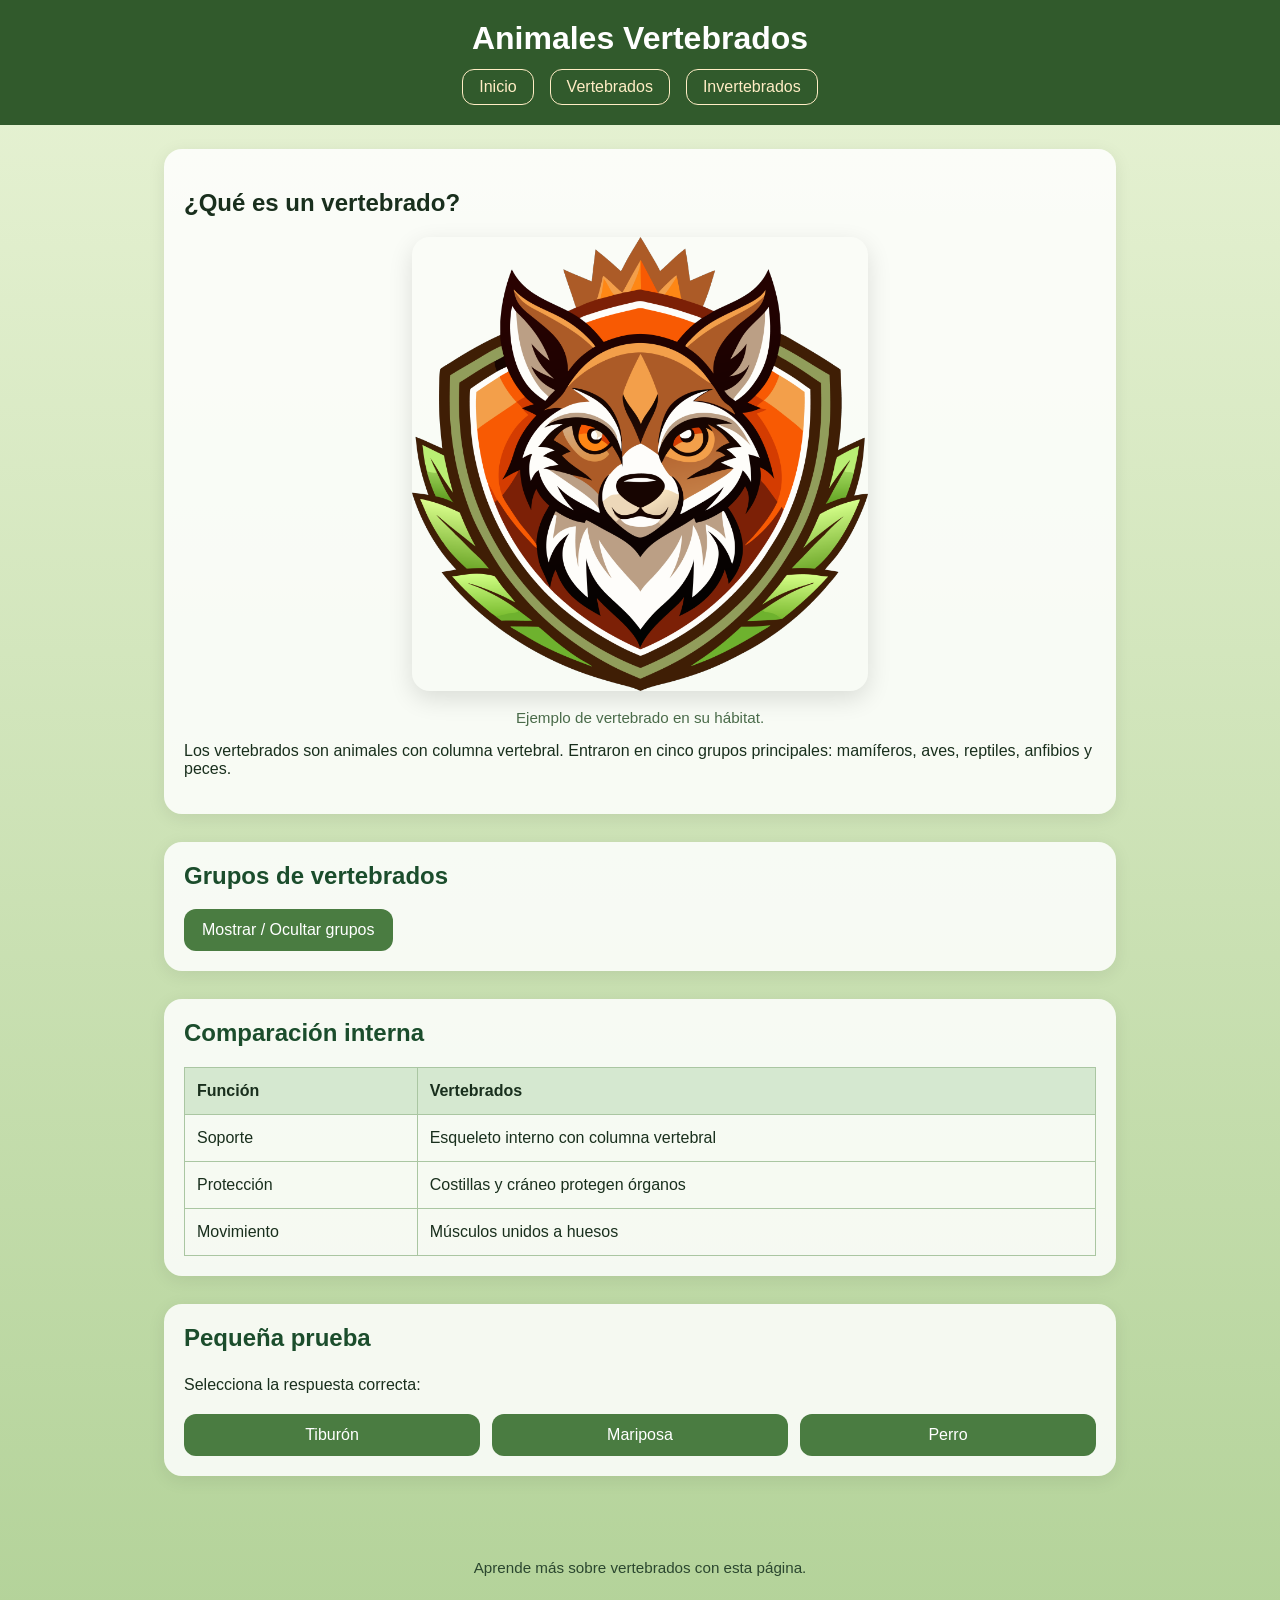
==== pagina2.html @ d8679588 "Add files via upload" ====
<!DOCTYPE html>
<html lang="es">
    <head>
        <meta charset="UTF-8">
        <meta name="viewport" content="width=device-width, initial-scale=1.0">
        <title>Animales Vertebrados</title>
        <link rel="stylesheet" href="style.css/practica.css">
        <link rel="icon"
            href="img/fearless-animal-logo-designs_11051791.png!sw800"
            type="image/png">
    </head>
    <body>
        <header>
            <h1>Animales Vertebrados</h1>
            <nav class="main-nav">
                <a href="practica.html">Inicio</a>
                <a href="pagina2.html">Vertebrados</a>
                <a href="pagina3.html">Invertebrados</a>
            </nav>
        </header>

        <main>
            <section>
                <h2>¿Qué es un vertebrado?</h2>
                <figure>
                    <img id="vertebrados" src="img/fearless-animal-logo-designs_11051791.png!sw800" alt="Ejemplo de vertebrado" class="page-image">
                    <figcaption>Ejemplo de vertebrado en su
                        hábitat.</figcaption>
                </figure>
                <p>Los vertebrados son animales con columna vertebral. Entraron
                    en cinco grupos principales: mamíferos, aves, reptiles,
                    anfibios y peces.</p>
            </section>

            <section class="details">
                <h2>Grupos de vertebrados</h2>
                <button onclick="toggleSection('vertebrate-groups')">Mostrar /
                    Ocultar grupos</button>
                <div id="vertebrate-groups" class="info-box hidden">
                    <ul>
                        <li><strong>Mamíferos:</strong> tienen pelo y, en la
                            mayoría de los casos, alimentan a sus crías con
                            leche.</li>
                        <li><strong>Aves:</strong> tienen plumas y la mayoría
                            puede volar.</li>
                        <li><strong>Reptiles:</strong> tienen escamas y son de
                            sangre fría.</li>
                        <li><strong>Anfibios:</strong> viven parte de su vida en
                            el agua y parte en la tierra.</li>
                        <li><strong>Peces:</strong> viven en el agua, respiran
                            con branquias y suelen tener aletas.</li>
                    </ul>
                </div>
            </section>

            <section class="comparison">
                <h2>Comparación interna</h2>
                <table>
                    <thead>
                        <tr><th>Función</th><th>Vertebrados</th></tr>
                    </thead>
                    <tbody>
                        <tr><td>Soporte</td><td>Esqueleto interno con columna
                                vertebral</td></tr>
                        <tr><td>Protección</td><td>Costillas y cráneo protegen
                                órganos</td></tr>
                        <tr><td>Movimiento</td><td>Músculos unidos a
                                huesos</td></tr>
                    </tbody>
                </table>
            </section>

            <section class="interactive">
                <h2>Pequeña prueba</h2>
                <p>Selecciona la respuesta correcta:</p>
                <div class="button-grid">
                    <button
                        onclick="showQuizResult('quiz-result', 'Correcto: el tiburón es un vertebrado.')">Tiburón</button>
                    <button
                        onclick="showQuizResult('quiz-result', 'Incorrecto: la mariposa es un invertebrado.')">Mariposa</button>
                    <button
                        onclick="showQuizResult('quiz-result', 'Correcto: el perro es un vertebrado.')">Perro</button>
                </div>
                <div id="quiz-result" class="quiz-result hidden"></div>
            </section>
        </main>

        <footer>
            <p>Aprende más sobre vertebrados con esta página.</p>
        </footer>

        <script src="script.js" defer></script>
    </body>
</html>
---- style.css/practica.css ----
* {
    box-sizing: border-box;
}

body {
    margin: 0;
    font-family: Arial, sans-serif;
    background: linear-gradient(180deg, #e8f3d5 0%, #b4d39a 100%);
    color: #192f1d;
}

header {
    padding: 20px 24px;
    background: #315a2c;
    color: white;
    text-align: center;
}

header h1 {
    margin: 0;
    font-size: 2rem;
}

.main-nav {
    margin-top: 12px;
    display: flex;
    justify-content: center;
    gap: 16px;
    flex-wrap: wrap;
}

.main-nav a {
    color: #ffedc5;
    text-decoration: none;
    padding: 8px 16px;
    border: 1px solid #ffedc5;
    border-radius: 12px;
    transition: background 0.2s ease;
}

.main-nav a:hover {
    background: rgba(255, 237, 197, 0.25);
}

main {
    padding: 24px;
    max-width: 1000px;
    margin: 0 auto;
}

section {
    margin-bottom: 28px;
    background: rgba(255, 255, 255, 0.85);
    border-radius: 18px;
    padding: 20px;
    box-shadow: 0 4px 18px rgba(0, 0, 0, 0.08);
}

.hero h2,
.details h2,
.comparison h2,
.interactive h2 {
    margin-top: 0;
    color: #1b4d2c;
}

.hero p,
.details p,
.interactive p,
.info-box p,
.fact-box p,
.quiz-result {
    line-height: 1.6;
}

button {
    cursor: pointer;
    border: 0;
    border-radius: 12px;
    padding: 12px 18px;
    background: #4a7c41;
    color: white;
    font-size: 1rem;
    transition: transform 0.15s ease, background 0.15s ease;
}

button:hover {
    transform: translateY(-1px);
    background: #63965b;
}

.page-image {
    width: 100%;
    max-width: 620px;
    display: block;
    margin: 18px auto;
    border-radius: 18px;
    box-shadow: 0 8px 24px rgba(0, 0, 0, 0.12);
}
#vertebrados {
   height: 50%;
    width: 50%;
        max-width: 620px;
        display: block;
        margin: 18px auto;
        border-radius: 18px;
        box-shadow: 0 8px 24px rgba(0, 0, 0, 0.12);
    }


figure {
    margin: 0;
    text-align: center;
}

figcaption {
    margin-top: 10px;
    font-size: 0.95rem;
    color: #4a6b4a;
}

.hidden {
    display: none;
}

.info-box,
.fact-box,
.quiz-result {
    margin-top: 18px;
    padding: 16px;
    border-radius: 14px;
    background: #f2f8ee;
    border: 1px solid #d9e8d2;
}

table {
    width: 100%;
    border-collapse: collapse;
    margin-top: 16px;
}

table th,
table td {
    border: 1px solid #aac6a2;
    padding: 14px 12px;
    text-align: left;
}

table th {
    background: #d5e8d0;
}

.button-grid {  
    display: grid;
    grid-template-columns: repeat(auto-fit, minmax(180px, 1fr));
    gap: 12px;
    margin-top: 16px;
}

.footer {
    text-align: center;
}

footer {
    padding: 16px;
    text-align: center;
    font-size: 0.95rem;
    color: #2b472f;
}

@media (max-width: 680px) {
    main {
        padding: 16px;
    }

    .main-nav {
        gap: 10px;
    }

    button {
        width: 100%;
    }
}
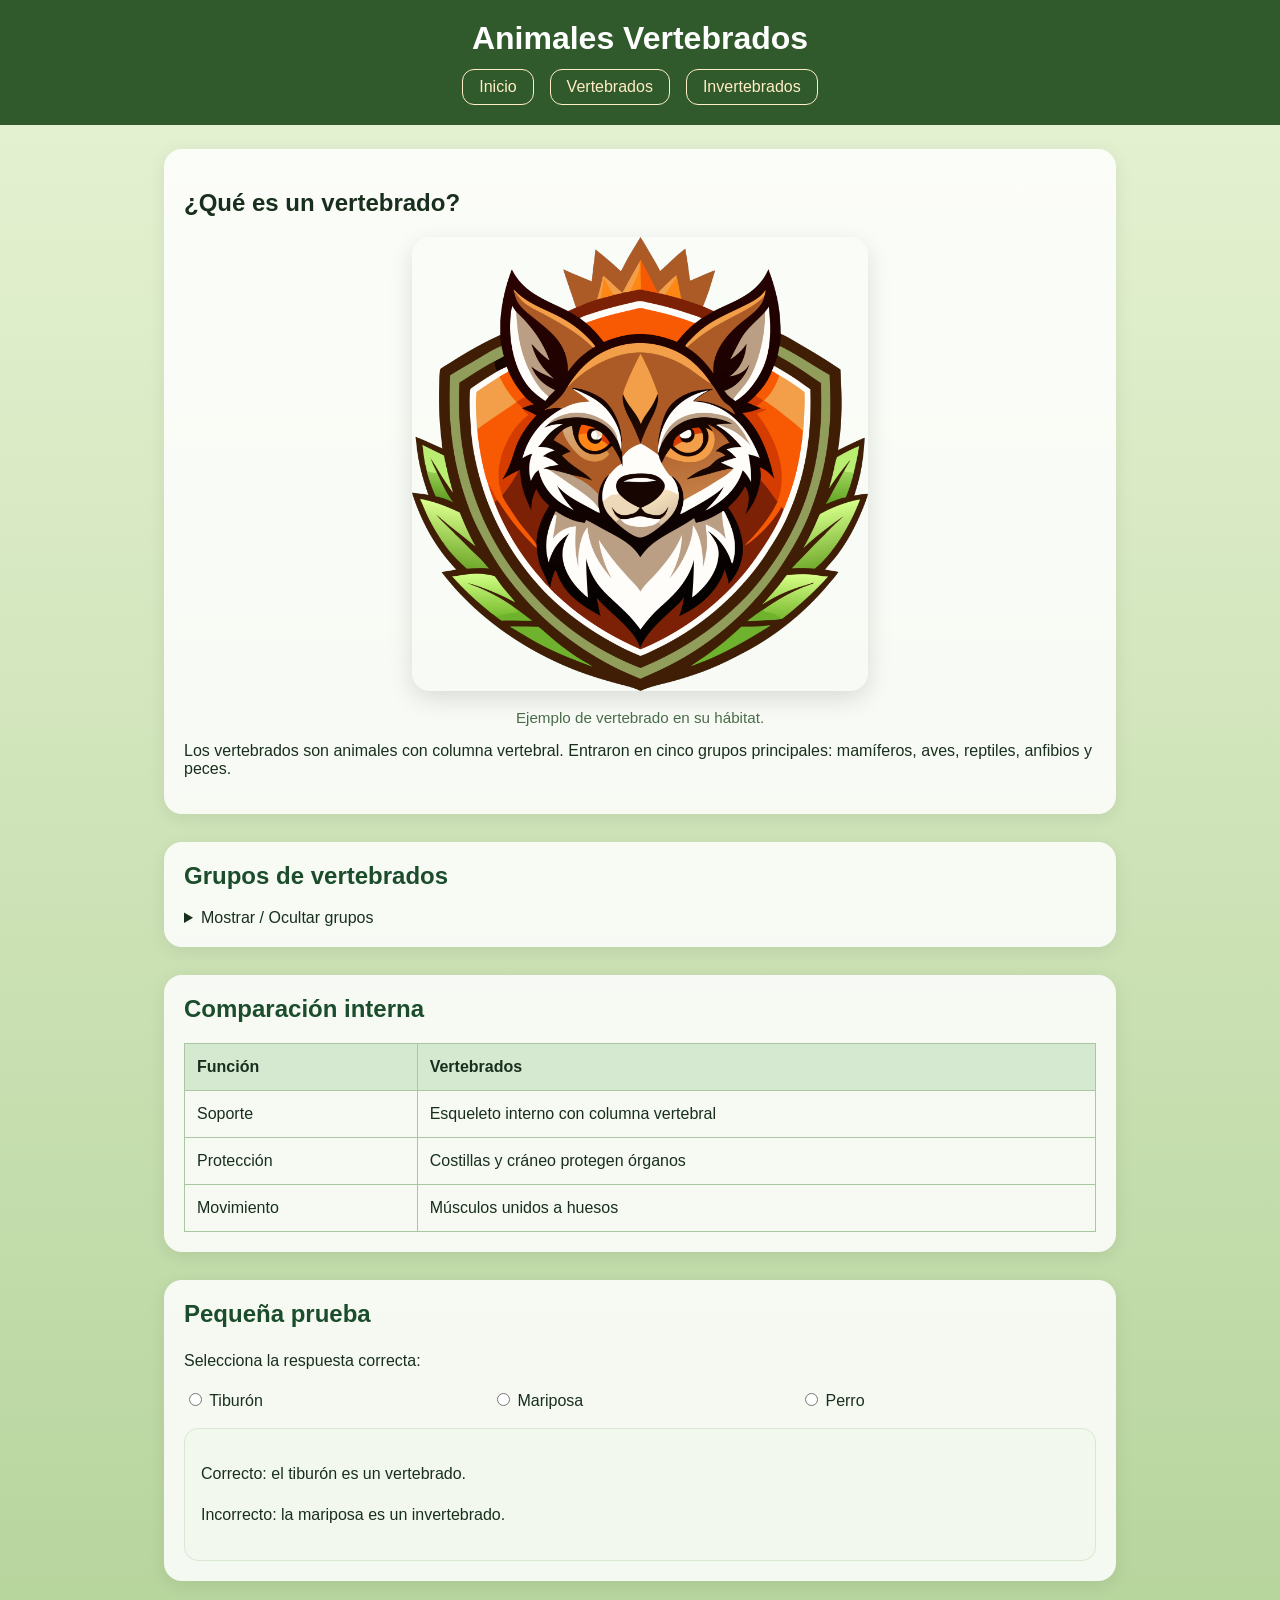
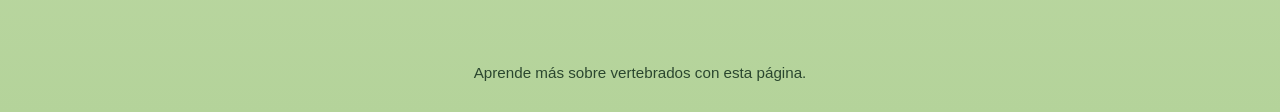
==== commit 72ce47a0: "Refactor pagina2.html for improved interactivity Updated the structure of the HTML document to inclu" ====
--- a/pagina2.html
+++ b/pagina2.html
@@ -23,7 +23,9 @@
             <section>
                 <h2>¿Qué es un vertebrado?</h2>
                 <figure>
-                    <img id="vertebrados" src="img/fearless-animal-logo-designs_11051791.png!sw800" alt="Ejemplo de vertebrado" class="page-image">
+                    <img id="vertebrados"
+                        src="img/fearless-animal-logo-designs_11051791.png!sw800"
+                        alt="Ejemplo de vertebrado" class="page-image">
                     <figcaption>Ejemplo de vertebrado en su
                         hábitat.</figcaption>
                 </figure>
@@ -34,23 +36,24 @@
 
             <section class="details">
                 <h2>Grupos de vertebrados</h2>
-                <button onclick="toggleSection('vertebrate-groups')">Mostrar /
-                    Ocultar grupos</button>
-                <div id="vertebrate-groups" class="info-box hidden">
-                    <ul>
-                        <li><strong>Mamíferos:</strong> tienen pelo y, en la
-                            mayoría de los casos, alimentan a sus crías con
-                            leche.</li>
-                        <li><strong>Aves:</strong> tienen plumas y la mayoría
-                            puede volar.</li>
-                        <li><strong>Reptiles:</strong> tienen escamas y son de
-                            sangre fría.</li>
-                        <li><strong>Anfibios:</strong> viven parte de su vida en
-                            el agua y parte en la tierra.</li>
-                        <li><strong>Peces:</strong> viven en el agua, respiran
-                            con branquias y suelen tener aletas.</li>
-                    </ul>
-                </div>
+                <details class="details-toggle">
+                    <summary>Mostrar / Ocultar grupos</summary>
+                    <div class="info-box">
+                        <ul>
+                            <li><strong>Mamíferos:</strong> tienen pelo y, en la
+                                mayoría de los casos, alimentan a sus crías con
+                                leche.</li>
+                            <li><strong>Aves:</strong> tienen plumas y la mayoría
+                                puede volar.</li>
+                            <li><strong>Reptiles:</strong> tienen escamas y son de
+                                sangre fría.</li>
+                            <li><strong>Anfibios:</strong> viven parte de su vida en
+                                el agua y parte en la tierra.</li>
+                            <li><strong>Peces:</strong> viven en el agua, respiran
+                                con branquias y suelen tener aletas.</li>
+                        </ul>
+                    </div>
+                </details>
             </section>
 
             <section class="comparison">
@@ -73,15 +76,24 @@
             <section class="interactive">
                 <h2>Pequeña prueba</h2>
                 <p>Selecciona la respuesta correcta:</p>
-                <div class="button-grid">
-                    <button
-                        onclick="showQuizResult('quiz-result', 'Correcto: el tiburón es un vertebrado.')">Tiburón</button>
-                    <button
-                        onclick="showQuizResult('quiz-result', 'Incorrecto: la mariposa es un invertebrado.')">Mariposa</button>
-                    <button
-                        onclick="showQuizResult('quiz-result', 'Correcto: el perro es un vertebrado.')">Perro</button>
+                <div class="button-grid quiz-selector">
+                    <label class="choice-button">
+                        <input type="radio" name="quiz-vertebrate" class="choice-input" value="correct">
+                        <span>Tiburón</span>
+                    </label>
+                    <label class="choice-button">
+                        <input type="radio" name="quiz-vertebrate" class="choice-input" value="wrong">
+                        <span>Mariposa</span>
+                    </label>
+                    <label class="choice-button">
+                        <input type="radio" name="quiz-vertebrate" class="choice-input" value="correct">
+                        <span>Perro</span>
+                    </label>
                 </div>
-                <div id="quiz-result" class="quiz-result hidden"></div>
+                <div class="quiz-result">
+                    <p class="feedback feedback-correct">Correcto: el tiburón es un vertebrado.</p>
+                    <p class="feedback feedback-wrong">Incorrecto: la mariposa es un invertebrado.</p>
+                </div>
             </section>
         </main>
 
@@ -89,6 +101,6 @@
             <p>Aprende más sobre vertebrados con esta página.</p>
         </footer>
 
-        <script src="script.js" defer></script>
+
     </body>
-</html>+</html>
